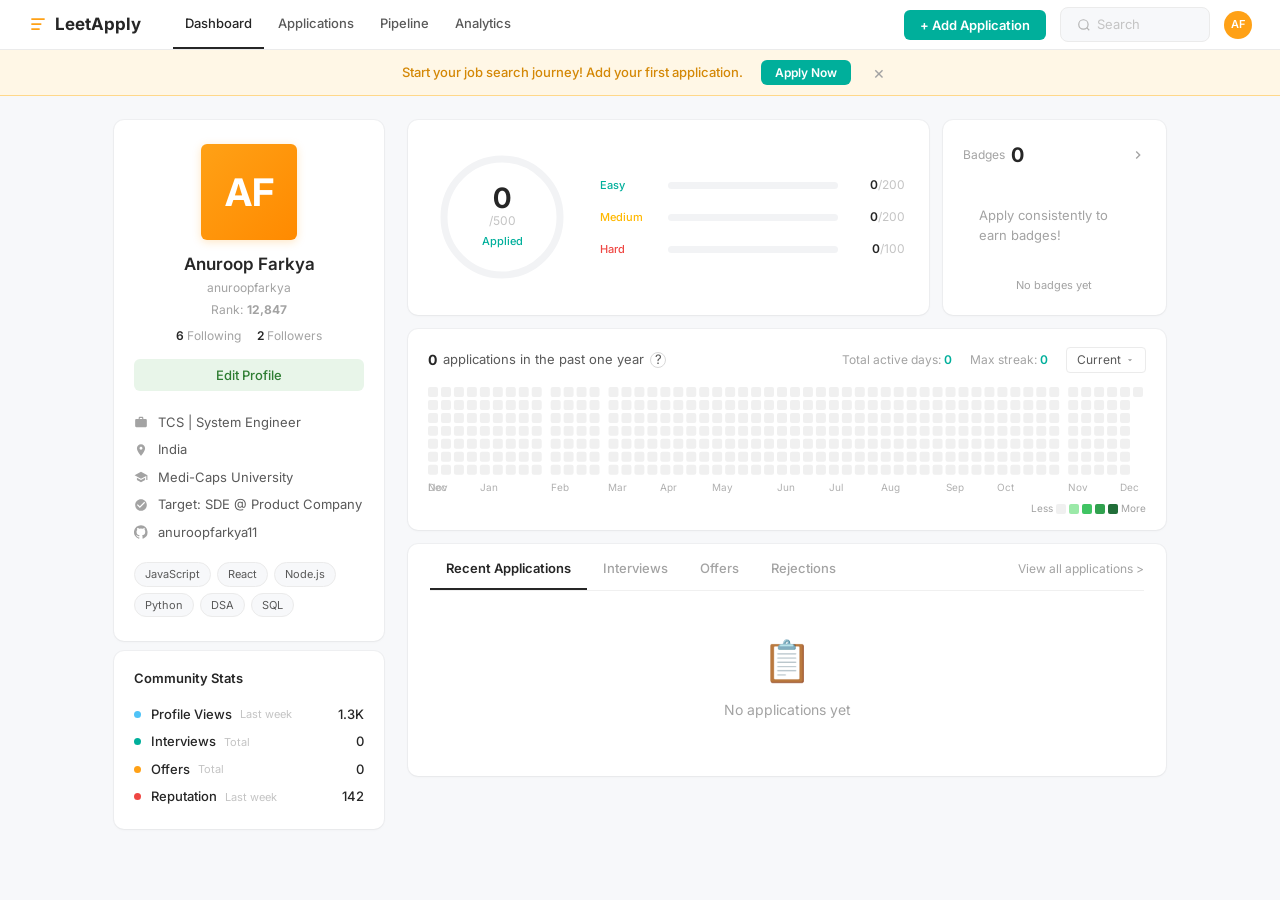
==== index.html @ ae2119cd "Initial commit: LeetApply MVP" ====
<!DOCTYPE html>
<html lang="en">
<head>
<meta charset="UTF-8">
<meta name="viewport" content="width=device-width, initial-scale=1.0">
<title>LeetApply</title>
<link rel="stylesheet" href="css/style.css">
<link rel="stylesheet" href="css/profile.css">
<link rel="stylesheet" href="css/modal.css">
</head>
<body>
<div class="tooltip" id="tooltip"></div>

<!-- Navbar -->
<nav class="navbar">
    <a href="index.html" class="navbar-logo">
        <svg width="20" height="20" viewBox="0 0 24 24" fill="#ffa116"><path d="M20 6H4V4h16v2zm-4 6H4v-2h12v2zm-2 6H4v-2h10v2z"/></svg>
        LeetApply
    </a>
    <div class="navbar-links">
        <a href="index.html" class="active">Dashboard</a>
        <a href="applications.html">Applications</a>
        <a href="#">Pipeline</a>
        <a href="#">Analytics</a>
    </div>
    <div class="navbar-right">
        <button class="navbar-add-btn" data-action="open-add-modal">+ Add Application</button>
        <div class="search-box">
            <svg width="14" height="14" viewBox="0 0 24 24" fill="none" stroke="#b3b3b3" stroke-width="2"><circle cx="11" cy="11" r="8"/><path d="m21 21-4.35-4.35"/></svg>
            <span>Search</span>
        </div>
        <div class="navbar-avatar">AF</div>
    </div>
</nav>

<!-- Streak Warning Banner -->
<div class="streak-banner" id="streak-banner" style="display:none">
    <span class="streak-fire"></span>
    <span id="streak-message"></span>
    <button class="streak-btn" data-action="open-add-modal">Apply Now</button>
    <button class="streak-dismiss" onclick="document.getElementById('streak-banner').style.display='none'">&times;</button>
</div>

<!-- Main -->
<div class="main-container">
    <!-- LEFT SIDEBAR -->
    <div class="sidebar">
        <div class="card profile-card">
            <div class="profile-header">
                <div class="profile-avatar">AF</div>
                <div class="profile-name" id="profile-name">Anuroop Farkya
                    <svg width="14" height="14" viewBox="0 0 24 24" fill="#4fc3f7"><path d="M12 2C6.48 2 2 6.48 2 12s4.48 10 10 10 10-4.48 10-10S17.52 2 12 2zm-2 15l-5-5 1.41-1.41L10 14.17l7.59-7.59L19 8l-9 9z"/></svg>
                </div>
                <div class="profile-username" id="profile-username">anuroopfarkya</div>
                <div class="profile-rank">Rank: <strong>12,847</strong></div>
                <div class="profile-follow-row">
                    <span><strong>6</strong> Following</span>
                    <span><strong>2</strong> Followers</span>
                </div>
                <button class="edit-profile-btn">Edit Profile</button>
            </div>
            <div class="profile-details">
                <div class="profile-detail"><svg viewBox="0 0 24 24"><path d="M20 7h-4V5c0-1.1-.9-2-2-2h-4c-1.1 0-2 .9-2 2v2H4c-1.1 0-2 .9-2 2v10c0 1.1.9 2 2 2h16c1.1 0 2-.9 2-2V9c0-1.1-.9-2-2-2zM10 5h4v2h-4V5z"/></svg><span id="profile-company">TCS | System Engineer</span></div>
                <div class="profile-detail"><svg viewBox="0 0 24 24"><path d="M12 2C8.13 2 5 5.13 5 9c0 5.25 7 13 7 13s7-7.75 7-13c0-3.87-3.13-7-7-7zm0 9.5c-1.38 0-2.5-1.12-2.5-2.5s1.12-2.5 2.5-2.5 2.5 1.12 2.5 2.5-1.12 2.5-2.5 2.5z"/></svg><span id="profile-location">India</span></div>
                <div class="profile-detail"><svg viewBox="0 0 24 24"><path d="M5 13.18v4L12 21l7-3.82v-4L12 17l-7-3.82zM12 3L1 9l11 6 9-4.91V17h2V9L12 3z"/></svg><span id="profile-university">Medi-Caps University</span></div>
                <div class="profile-detail"><svg viewBox="0 0 24 24"><path d="M12 2C6.48 2 2 6.48 2 12s4.48 10 10 10 10-4.48 10-10S17.52 2 12 2zm-2 15l-5-5 1.41-1.41L10 14.17l7.59-7.59L19 8l-9 9z"/></svg><span id="profile-target">Target: SDE @ Product Company</span></div>
                <div class="profile-detail"><svg viewBox="0 0 24 24"><path d="M12 .3a12 12 0 00-3.8 23.4c.6.1.8-.3.8-.6v-2c-3.3.7-4-1.6-4-1.6-.6-1.4-1.4-1.8-1.4-1.8-1-.7.1-.7.1-.7 1.2.1 1.8 1.2 1.8 1.2 1.1 1.8 2.8 1.3 3.5 1 .1-.8.4-1.3.8-1.6-2.7-.3-5.5-1.3-5.5-6 0-1.3.5-2.4 1.2-3.2-.1-.3-.5-1.5.1-3.2 0 0 1-.3 3.3 1.2a11.5 11.5 0 016 0C17 4.7 18 5 18 5c.7 1.7.2 2.9.1 3.2.8.8 1.2 1.9 1.2 3.2 0 4.7-2.8 5.7-5.5 6 .4.4.8 1.1.8 2.2v3.3c0 .3.2.7.8.6A12 12 0 0012 .3"/></svg><span id="profile-github">anuroopfarkya11</span></div>
            </div>
            <div class="profile-skills">
                <div class="skills-tags" id="profile-skills">
                    <span class="skill-tag">JavaScript</span>
                    <span class="skill-tag">React</span>
                    <span class="skill-tag">Node.js</span>
                    <span class="skill-tag">Python</span>
                    <span class="skill-tag">DSA</span>
                    <span class="skill-tag">SQL</span>
                </div>
            </div>
        </div>

        <div class="card community-stats">
            <h3>Community Stats</h3>
            <div class="stat-row"><span class="stat-dot" style="background:#4fc3f7"></span><span class="stat-label">Profile Views</span><span class="stat-sub">Last week</span><span class="stat-value">1.3K</span></div>
            <div class="stat-row"><span class="stat-dot" style="background:#00af9b"></span><span class="stat-label">Interviews</span><span class="stat-sub">Total</span><span class="stat-value" id="stat-interviews">0</span></div>
            <div class="stat-row"><span class="stat-dot" style="background:#ffa116"></span><span class="stat-label">Offers</span><span class="stat-sub">Total</span><span class="stat-value" id="stat-offers">0</span></div>
            <div class="stat-row"><span class="stat-dot" style="background:#ef4743"></span><span class="stat-label">Reputation</span><span class="stat-sub">Last week</span><span class="stat-value">142</span></div>
        </div>
    </div>

    <!-- RIGHT CONTENT -->
    <div class="content">
        <div class="top-row">
            <!-- Progress Ring -->
            <div class="card progress-card">
                <div class="ring-container">
                    <svg viewBox="0 0 140 140" width="140" height="140">
                        <circle cx="70" cy="70" r="58" fill="none" stroke="#f2f3f5" stroke-width="7"/>
                        <circle class="ring-arc" cx="70" cy="70" r="58" fill="none" stroke="#ef4743" stroke-width="7"
                            stroke-dasharray="364.4" stroke-dashoffset="364.4" transform="rotate(-90 70 70)" stroke-linecap="round"/>
                        <circle class="ring-arc" cx="70" cy="70" r="58" fill="none" stroke="#ffb800" stroke-width="7"
                            stroke-dasharray="364.4" stroke-dashoffset="364.4" transform="rotate(-90 70 70)" stroke-linecap="round"/>
                        <circle class="ring-arc" cx="70" cy="70" r="58" fill="none" stroke="#00af9b" stroke-width="7"
                            stroke-dasharray="364.4" stroke-dashoffset="364.4" transform="rotate(-90 70 70)" stroke-linecap="round"/>
                    </svg>
                    <div class="ring-center-text">
                        <div class="ring-count" id="ring-count">0</div>
                        <div class="ring-total">/500</div>
                        <div class="ring-label" id="ring-label">Applied</div>
                    </div>
                </div>
                <div class="difficulty-breakdown">
                    <div class="diff-row">
                        <span class="diff-label diff-easy">Easy</span>
                        <div class="diff-bar-wrap"><div class="diff-bar" id="bar-easy" style="width:0%;background:#00af9b"></div></div>
                        <span class="diff-count" id="count-easy">0<span class="diff-total">/200</span></span>
                    </div>
                    <div class="diff-row">
                        <span class="diff-label diff-medium">Medium</span>
                        <div class="diff-bar-wrap"><div class="diff-bar" id="bar-medium" style="width:0%;background:#ffb800"></div></div>
                        <span class="diff-count" id="count-medium">0<span class="diff-total">/200</span></span>
                    </div>
                    <div class="diff-row">
                        <span class="diff-label diff-hard">Hard</span>
                        <div class="diff-bar-wrap"><div class="diff-bar" id="bar-hard" style="width:0%;background:#ef4743"></div></div>
                        <span class="diff-count" id="count-hard">0<span class="diff-total">/100</span></span>
                    </div>
                </div>
            </div>

            <!-- Badges -->
            <div class="card badges-card">
                <div class="badges-header">
                    <span class="badges-title">Badges</span>
                    <span class="badges-count" id="badges-count">0</span>
                    <svg class="badges-arrow" width="16" height="16" viewBox="0 0 24 24" fill="#a3a3a3"><path d="M10 6L8.59 7.41 13.17 12l-4.58 4.59L10 18l6-6z"/></svg>
                </div>
                <div class="badges-grid" id="badges-grid">
                    <div style="color:var(--text-muted);font-size:13px;padding:16px;">Apply consistently to earn badges!</div>
                </div>
                <div class="badge-recent" id="badge-recent">No badges yet</div>
            </div>
        </div>

        <!-- Heatmap -->
        <div class="card heatmap-card">
            <div class="heatmap-header">
                <div class="heatmap-title">
                    <strong id="stat-total-apps">0</strong>
                    <span>applications in the past one year</span>
                    <span class="heatmap-info">?</span>
                </div>
                <div class="heatmap-stats">
                    <span>Total active days: <strong id="stat-active-days">0</strong></span>
                    <span>Max streak: <strong id="stat-max-streak">0</strong></span>
                    <span class="current-dropdown">Current <svg width="10" height="10" viewBox="0 0 24 24" fill="#999"><path d="M7 10l5 5 5-5z"/></svg></span>
                </div>
            </div>
            <div class="heatmap-container">
                <svg id="heatmap" width="760" height="112"></svg>
            </div>
            <div class="heatmap-legend">
                <span>Less</span>
                <div class="legend-box" style="background:#f0f0f0"></div>
                <div class="legend-box" style="background:#9be9a8"></div>
                <div class="legend-box" style="background:#40c463"></div>
                <div class="legend-box" style="background:#30a14e"></div>
                <div class="legend-box" style="background:#216e39"></div>
                <span>More</span>
            </div>
        </div>

        <!-- Recent Activity -->
        <div class="card activity-card">
            <div class="activity-tabs-row">
                <div class="activity-tabs">
                    <button class="activity-tab active" data-tab="applications">Recent Applications</button>
                    <button class="activity-tab" data-tab="interviews">Interviews</button>
                    <button class="activity-tab" data-tab="offers">Offers</button>
                    <button class="activity-tab" data-tab="rejections">Rejections</button>
                </div>
                <a href="applications.html" class="view-all">View all applications &gt;</a>
            </div>
            <ul class="activity-list" id="activity-list"></ul>
        </div>
    </div>
</div>

<!-- Add Application Modal -->
<div class="overlay" id="add-modal">
    <div class="modal">
        <div class="modal-header">
            <h2>Add Application</h2>
            <button class="modal-close">&times;</button>
        </div>
        <form class="modal-form" id="add-app-form">
            <div class="form-group">
                <label>Company <span class="required">*</span></label>
                <input type="text" name="company" class="form-input" placeholder="e.g. Google" required>
            </div>
            <div class="form-group">
                <label>Role / Position <span class="required">*</span></label>
                <input type="text" name="role" class="form-input" placeholder="e.g. SDE-2, Backend">
            </div>
            <div class="form-group">
                <label>Difficulty</label>
                <div class="diff-radio-group">
                    <div class="diff-radio">
                        <input type="radio" name="difficulty" value="easy" id="diff-easy">
                        <label for="diff-easy" class="label-easy">Easy</label>
                    </div>
                    <div class="diff-radio">
                        <input type="radio" name="difficulty" value="medium" id="diff-medium" checked>
                        <label for="diff-medium" class="label-medium">Medium</label>
                    </div>
                    <div class="diff-radio">
                        <input type="radio" name="difficulty" value="hard" id="diff-hard">
                        <label for="diff-hard" class="label-hard">Hard</label>
                    </div>
                </div>
            </div>
            <div class="form-row">
                <div class="form-group">
                    <label>Platform</label>
                    <select name="platform" class="form-input">
                        <option value="linkedin">LinkedIn</option>
                        <option value="naukri">Naukri</option>
                        <option value="indeed">Indeed</option>
                        <option value="internshala">Internshala</option>
                        <option value="wellfound">Wellfound</option>
                        <option value="direct">Direct / Career Page</option>
                        <option value="referral">Referral</option>
                        <option value="other">Other</option>
                    </select>
                </div>
                <div class="form-group">
                    <label>Date Applied</label>
                    <input type="date" name="dateApplied" class="form-input">
                </div>
            </div>
            <div class="form-group">
                <label>Job Link</label>
                <input type="url" name="link" class="form-input" placeholder="https://...">
            </div>
            <div class="form-group">
                <label>Notes</label>
                <textarea name="notes" class="form-input" placeholder="Any notes about this application..."></textarea>
            </div>
            <button type="submit" class="form-submit">Add Application</button>
        </form>
    </div>
</div>

<script src="js/store.js"></script>
<script src="js/modal.js"></script>
<script src="js/profile.js"></script>
<script>
// Set default date to today
document.querySelector('input[name="dateApplied"]').value = new Date().toISOString().split('T')[0];
</script>
</body>
</html>
---- css/style.css ----
@import url('https://fonts.googleapis.com/css2?family=Inter:wght@400;500;600;700&display=swap');

/* ── CSS Variables ── */
:root {
    --bg: #f7f8fa;
    --card: #fff;
    --card-shadow: 0 1px 3px rgba(0,0,0,0.04), 0 0 0 1px rgba(0,0,0,0.03);
    --card-radius: 10px;
    --text-primary: #262626;
    --text-secondary: #595959;
    --text-muted: #a3a3a3;
    --text-light: #c4c4c4;
    --border: #ebebeb;
    --hover-bg: #fafbfc;
    --subtle-bg: #f7f8fa;
    --easy: #00af9b;
    --medium: #ffb800;
    --hard: #ef4743;
    --accent: #ffa116;
    --ring-bg: #f2f3f5;
    --status-applied-bg: #e8f4fd; --status-applied: #1890ff;
    --status-screening-bg: #f3e8ff; --status-screening: #722ed1;
    --status-interview-bg: #fff7e6; --status-interview: #d48806;
    --status-offer-bg: #e6fffb; --status-offer: #08979c;
    --status-rejected-bg: #fff1f0; --status-rejected: #f5222d;
    --heatmap-0: #ebedf0;
    --heatmap-1: #9be9a8;
    --heatmap-2: #40c463;
    --heatmap-3: #30a14e;
    --heatmap-4: #216e39;
}

/* ── Reset ── */
*, *::before, *::after { margin: 0; padding: 0; box-sizing: border-box; }

body {
    font-family: 'Inter', -apple-system, BlinkMacSystemFont, 'Segoe UI', sans-serif;
    background: var(--bg);
    color: var(--text-primary);
    min-height: 100vh;
    -webkit-font-smoothing: antialiased;
    -moz-osx-font-smoothing: grayscale;
    font-size: 14px;
    line-height: 1.5;
}

a { color: inherit; text-decoration: none; }
button { font-family: inherit; cursor: pointer; }
ul { list-style: none; }

/* ── Navbar ── */
.navbar {
    background: var(--card);
    border-bottom: 1px solid var(--border);
    padding: 0 28px;
    height: 50px;
    display: flex;
    align-items: center;
    gap: 28px;
    position: sticky;
    top: 0;
    z-index: 50;
}
.navbar-logo {
    font-size: 17px;
    font-weight: 700;
    color: var(--text-primary);
    display: flex;
    align-items: center;
    gap: 7px;
    margin-right: 4px;
    white-space: nowrap;
}
.navbar-logo svg { flex-shrink: 0; }
.navbar-links {
    display: flex;
    gap: 2px;
    flex: 1;
}
.navbar-links a {
    color: var(--text-secondary);
    font-size: 13px;
    font-weight: 500;
    padding: 14px 12px;
    border-bottom: 2px solid transparent;
    transition: color 0.15s, border-color 0.15s;
}
.navbar-links a:hover { color: var(--text-primary); }
.navbar-links a.active {
    color: var(--text-primary);
    border-bottom-color: var(--text-primary);
}
.navbar-right {
    display: flex;
    align-items: center;
    gap: 14px;
}
.search-box {
    display: flex;
    align-items: center;
    gap: 6px;
    background: var(--subtle-bg);
    border: 1px solid var(--border);
    border-radius: 8px;
    padding: 7px 16px;
    font-size: 13px;
    color: var(--text-light);
    cursor: pointer;
    min-width: 150px;
}
.navbar-avatar {
    width: 28px;
    height: 28px;
    border-radius: 50%;
    background: var(--accent);
    color: #fff;
    font-size: 11px;
    font-weight: 600;
    display: flex;
    align-items: center;
    justify-content: center;
}
.navbar-add-btn {
    background: var(--easy);
    color: #fff;
    border: none;
    padding: 7px 16px;
    border-radius: 6px;
    font-size: 13px;
    font-weight: 600;
    display: flex;
    align-items: center;
    gap: 5px;
    transition: background 0.15s;
    white-space: nowrap;
}
.navbar-add-btn:hover { background: #009688; }

/* ── Main Layout ── */
.main-container {
    max-width: 1100px;
    margin: 24px auto;
    padding: 0 24px;
    display: grid;
    grid-template-columns: 270px 1fr;
    gap: 24px;
    align-items: start;
}

/* Single column layout for applications page */
.main-container.single-col {
    grid-template-columns: 1fr;
    max-width: 960px;
}

/* ── Card base ── */
.card {
    background: var(--card);
    border-radius: var(--card-radius);
    box-shadow: var(--card-shadow);
}

/* ── Status badges ── */
.status-badge {
    font-size: 11px;
    padding: 2px 10px;
    border-radius: 10px;
    font-weight: 500;
    white-space: nowrap;
}
.status-applied { background: var(--status-applied-bg); color: var(--status-applied); }
.status-screening { background: var(--status-screening-bg); color: var(--status-screening); }
.status-interview { background: var(--status-interview-bg); color: var(--status-interview); }
.status-offer { background: var(--status-offer-bg); color: var(--status-offer); }
.status-rejected { background: var(--status-rejected-bg); color: var(--status-rejected); }

/* ── Difficulty tags ── */
.diff-tag { font-size: 11px; font-weight: 500; }
.diff-tag.easy { color: var(--easy); }
.diff-tag.medium { color: var(--medium); }
.diff-tag.hard { color: var(--hard); }

/* ── Tooltip ── */
.tooltip {
    position: fixed;
    background: var(--text-primary);
    color: #fff;
    padding: 6px 12px;
    border-radius: 6px;
    font-size: 12px;
    pointer-events: none;
    opacity: 0;
    transition: opacity 0.15s;
    z-index: 100;
    white-space: nowrap;
    box-shadow: 0 4px 12px rgba(0,0,0,0.15);
}

/* ── Overlay ── */
.overlay {
    position: fixed;
    inset: 0;
    background: rgba(0,0,0,0.4);
    z-index: 100;
    display: none;
    align-items: center;
    justify-content: center;
}
.overlay.active { display: flex; }

/* ── Streak Warning Banner ── */
.streak-banner {
    background: #fff7e6;
    border-bottom: 1px solid #ffd88a;
    padding: 10px 28px;
    display: flex;
    align-items: center;
    justify-content: center;
    gap: 10px;
    font-size: 13px;
    font-weight: 500;
    color: #d48806;
}
.streak-banner.danger {
    background: #fff1f0;
    border-bottom-color: #ffa39e;
    color: #f5222d;
}
.streak-banner .streak-fire { font-size: 16px; }
.streak-banner .streak-btn {
    background: var(--easy); color: #fff; border: none;
    padding: 5px 14px; border-radius: 6px; font-size: 12px;
    font-weight: 600; margin-left: 8px;
}
.streak-banner .streak-btn:hover { background: #009688; }
.streak-banner .streak-dismiss {
    background: none; border: none; color: var(--text-muted);
    font-size: 18px; margin-left: 8px; padding: 0 4px;
}

/* ── Stats Cards Row ── */
.stats-cards {
    display: grid;
    grid-template-columns: repeat(4, 1fr);
    gap: 12px;
    margin-bottom: 16px;
}
.stat-card {
    background: var(--card);
    border-radius: var(--card-radius);
    box-shadow: var(--card-shadow);
    padding: 16px 20px;
}
.stat-card-label {
    font-size: 12px; color: var(--text-muted); font-weight: 500;
    margin-bottom: 4px;
}
.stat-card-value {
    font-size: 24px; font-weight: 700; color: var(--text-primary);
}
.stat-card-sub {
    font-size: 11px; color: var(--text-muted); margin-top: 2px;
}
.stat-card-value.green { color: var(--easy); }
.stat-card-value.orange { color: var(--accent); }
.stat-card-value.blue { color: var(--status-applied); }
.stat-card-value.purple { color: var(--status-screening); }

/* ── Edit Modal (wider) ── */
.modal.modal-wide { width: 560px; }
.modal-tabs {
    display: flex; border-bottom: 1px solid #f0f0f0;
    padding: 0 24px;
}
.modal-tab {
    padding: 10px 14px; font-size: 13px; color: var(--text-muted);
    border: none; background: none; font-weight: 500;
    border-bottom: 2px solid transparent;
}
.modal-tab.active { color: var(--text-primary); border-bottom-color: var(--text-primary); }
.modal-tab-content { display: none; }
.modal-tab-content.active { display: block; }

/* ── Interview Rounds ── */
.rounds-list { display: flex; flex-direction: column; gap: 12px; }
.round-card {
    background: var(--subtle-bg); border-radius: 8px; padding: 14px;
    border: 1px solid var(--border);
}
.round-header {
    display: flex; justify-content: space-between; align-items: center;
    margin-bottom: 8px;
}
.round-title { font-size: 13px; font-weight: 600; }
.round-outcome {
    font-size: 11px; padding: 2px 8px; border-radius: 10px; font-weight: 500;
}
.round-notes { font-size: 12px; color: var(--text-secondary); line-height: 1.5; }
.add-round-btn {
    width: 100%; padding: 10px; margin-top: 8px;
    background: none; border: 1.5px dashed var(--border);
    border-radius: 8px; color: var(--text-muted); font-size: 13px;
    font-weight: 500; transition: all 0.15s;
}
.add-round-btn:hover { border-color: var(--easy); color: var(--easy); }

.round-form { display: flex; flex-direction: column; gap: 10px; margin-top: 10px; }
.round-form .form-row-3 { display: grid; grid-template-columns: 1fr 1fr 1fr; gap: 8px; }
.round-form .form-input { font-size: 12px; padding: 7px 10px; }
---- css/profile.css ----
/* ── Sidebar ── */
.sidebar { display: flex; flex-direction: column; gap: 10px; }

/* ── Profile Card ── */
.profile-card { padding: 24px 20px; }
.profile-header { text-align: center; }
.profile-avatar {
    width: 96px; height: 96px; border-radius: 6px;
    background: linear-gradient(135deg, #ffa116, #ff8a00);
    display: flex; align-items: center; justify-content: center;
    font-size: 38px; font-weight: 700; color: #fff;
    margin: 0 auto 12px;
    box-shadow: 0 2px 8px rgba(255,161,22,0.25);
}
.profile-name {
    font-size: 17px; font-weight: 600;
    display: flex; align-items: center; justify-content: center; gap: 5px;
}
.profile-username { font-size: 12px; color: var(--text-muted); margin-top: 1px; }
.profile-rank {
    font-size: 12px; color: var(--text-muted); margin-top: 4px;
    display: flex; align-items: center; justify-content: center; gap: 4px;
}
.profile-follow-row {
    display: flex; justify-content: center; gap: 16px;
    margin-top: 8px; font-size: 12px; color: var(--text-muted);
}
.profile-follow-row strong { color: var(--text-primary); font-weight: 600; }
.edit-profile-btn {
    display: block; width: 100%; margin-top: 14px; padding: 8px;
    background: #e8f5e9; color: #2e7d32; border: none; border-radius: 6px;
    font-size: 13px; font-weight: 500; transition: background 0.15s;
}
.edit-profile-btn:hover { background: #c8e6c9; }

.profile-details { margin-top: 18px; }
.profile-detail {
    display: flex; align-items: center; gap: 10px;
    padding: 4px 0; font-size: 13px; color: var(--text-secondary);
}
.profile-detail svg { width: 14px; height: 14px; fill: var(--text-muted); flex-shrink: 0; }

.profile-skills { margin-top: 16px; }
.skills-tags { display: flex; flex-wrap: wrap; gap: 6px; }
.skill-tag {
    background: var(--subtle-bg); color: var(--text-secondary);
    padding: 3px 10px; border-radius: 14px; font-size: 11px;
    border: 1px solid var(--border);
}

/* ── Community Stats ── */
.community-stats { padding: 18px 20px; }
.community-stats h3 { font-size: 13px; font-weight: 600; margin-bottom: 12px; }
.stat-row {
    display: flex; align-items: center; gap: 10px;
    padding: 4px 0; font-size: 13px;
}
.stat-dot { width: 7px; height: 7px; border-radius: 50%; flex-shrink: 0; }
.stat-label { font-weight: 500; }
.stat-sub { color: var(--text-light); font-size: 11px; flex: 1; margin-left: -2px; }
.stat-value { font-weight: 500; }

/* ── Right Content ── */
.content { display: flex; flex-direction: column; gap: 14px; }
.top-row { display: grid; grid-template-columns: 1.4fr 0.6fr; gap: 14px; }

/* ── Progress Card ── */
.progress-card {
    padding: 24px;
    display: flex; align-items: center; gap: 28px;
}
.ring-container { position: relative; width: 140px; height: 140px; flex-shrink: 0; }
.ring-center-text {
    position: absolute; top: 50%; left: 50%;
    transform: translate(-50%, -50%); text-align: center;
}
.ring-count { font-size: 28px; font-weight: 700; line-height: 1; }
.ring-total { font-size: 12px; color: var(--text-light); }
.ring-label { font-size: 11px; color: var(--easy); margin-top: 3px; font-weight: 500; }
.ring-sub { font-size: 11px; color: var(--text-muted); margin-top: 2px; }

.difficulty-breakdown { flex: 1; display: flex; flex-direction: column; gap: 14px; }
.diff-row { display: flex; align-items: center; gap: 12px; }
.diff-row .diff-label { font-size: 11px; font-weight: 500; min-width: 56px; }
.diff-row .diff-easy { color: var(--easy); }
.diff-row .diff-medium { color: var(--medium); }
.diff-row .diff-hard { color: var(--hard); }
.diff-bar-wrap {
    flex: 1; height: 7px; background: var(--ring-bg); border-radius: 4px; overflow: hidden;
}
.diff-bar { height: 100%; border-radius: 4px; transition: width 0.4s ease; }
.diff-count { font-size: 12px; font-weight: 600; min-width: 55px; text-align: right; }
.diff-count .diff-total { color: var(--text-light); font-weight: 400; }

/* ── Badges ── */
.badges-card { padding: 20px; display: flex; flex-direction: column; }
.badges-header { display: flex; align-items: center; gap: 6px; margin-bottom: 20px; }
.badges-title { font-size: 12px; color: var(--text-muted); }
.badges-count { font-size: 20px; font-weight: 700; }
.badges-arrow { margin-left: auto; cursor: pointer; }
.badges-grid { display: flex; gap: 10px; justify-content: center; }
.badge-icon {
    width: 56px; height: 56px; border-radius: 8px;
    background: var(--subtle-bg); display: flex; align-items: center;
    justify-content: center; font-size: 28px;
}
.badge-recent {
    font-size: 11px; color: var(--text-muted); margin-top: auto; padding-top: 16px;
    text-align: center; line-height: 1.6;
}
.badge-recent strong { color: var(--text-primary); display: block; font-size: 12px; }

/* ── Heatmap ── */
.heatmap-card { padding: 18px 20px 14px; }
.heatmap-header {
    display: flex; justify-content: space-between; align-items: center;
    margin-bottom: 12px; flex-wrap: wrap; gap: 8px;
}
.heatmap-title {
    font-size: 14px; color: var(--text-primary); font-weight: 700;
    display: flex; align-items: center; gap: 6px;
}
.heatmap-title span { font-weight: 400; color: var(--text-secondary); font-size: 13px; }
.heatmap-info {
    width: 16px; height: 16px; border-radius: 50%;
    border: 1.5px solid #d9d9d9; display: inline-flex;
    align-items: center; justify-content: center;
    font-size: 10px; color: #bbb; cursor: help;
    font-weight: 600;
}
.heatmap-stats { display: flex; gap: 18px; font-size: 12px; color: var(--text-muted); align-items: center; }
.heatmap-stats strong { color: var(--easy); font-weight: 600; }
.current-dropdown {
    background: var(--card); padding: 3px 10px; border-radius: 4px;
    font-size: 12px; color: var(--text-secondary); cursor: pointer;
    border: 1px solid var(--border);
    display: inline-flex; align-items: center; gap: 4px;
}
.heatmap-container {
    overflow-x: auto;
}
.heatmap-container svg { display: block; width: 100%; }
.heatmap-legend {
    display: flex; align-items: center; justify-content: flex-end;
    gap: 3px; margin-top: 6px; font-size: 10px; color: var(--text-muted);
}
.heatmap-legend .legend-box { width: 10px; height: 10px; border-radius: 2px; }

/* ── Recent Activity ── */
.activity-card { padding: 4px 22px 16px; }
.activity-tabs-row {
    display: flex; justify-content: space-between; align-items: center;
    border-bottom: 1px solid #f0f0f0;
}
.activity-tabs { display: flex; }
.activity-tab {
    padding: 12px 16px; font-size: 13px; color: var(--text-muted); font-weight: 500;
    border: none; background: none;
    border-bottom: 2px solid transparent; transition: all 0.15s;
}
.activity-tab:hover { color: var(--text-secondary); }
.activity-tab.active { color: var(--text-primary); font-weight: 600; border-bottom-color: var(--text-primary); }
.view-all { font-size: 12px; color: var(--text-muted); }
.view-all:hover { color: var(--text-secondary); }

.activity-list {}
.activity-item {
    display: flex; align-items: center; justify-content: space-between;
    padding: 12px 2px;
    border-bottom: 1px solid #f7f8fa;
    transition: background 0.1s;
}
.activity-item:hover { background: var(--hover-bg); }
.activity-item:last-child { border-bottom: none; }
.activity-info { flex: 1; }
.activity-company { font-size: 14px; font-weight: 500; }
.activity-role { font-size: 12px; color: var(--text-muted); margin-top: 1px; }
.activity-date { font-size: 12px; color: var(--text-light); min-width: 36px; text-align: right; }
.activity-status { margin-left: 12px; }

/* ── Empty state ── */
.empty-state {
    text-align: center; padding: 40px 20px; color: var(--text-muted);
}
.empty-state p { font-size: 14px; margin-top: 8px; }
.empty-state .empty-icon { font-size: 40px; margin-bottom: 8px; }
---- css/modal.css ----
/* ── Add Application Modal ── */
.modal {
    background: var(--card);
    border-radius: 12px;
    width: 480px;
    max-width: 95vw;
    max-height: 90vh;
    overflow-y: auto;
    box-shadow: 0 20px 60px rgba(0,0,0,0.15);
}
.modal-header {
    display: flex; align-items: center; justify-content: space-between;
    padding: 20px 24px 0;
}
.modal-header h2 { font-size: 17px; font-weight: 600; }
.modal-close {
    width: 32px; height: 32px; border-radius: 6px;
    border: none; background: var(--subtle-bg);
    font-size: 18px; color: var(--text-muted);
    display: flex; align-items: center; justify-content: center;
    transition: background 0.15s;
}
.modal-close:hover { background: #eee; }

.modal-form { padding: 20px 24px 24px; }
.form-group { margin-bottom: 16px; }
.form-group label {
    display: block; font-size: 12px; font-weight: 500;
    color: var(--text-secondary); margin-bottom: 6px;
}
.form-group label .required { color: var(--hard); }
.form-input {
    width: 100%; padding: 9px 12px; border: 1px solid var(--border);
    border-radius: 6px; font-size: 13px; font-family: inherit;
    color: var(--text-primary); background: #fff;
    transition: border-color 0.15s;
}
.form-input:focus {
    outline: none; border-color: var(--easy);
    box-shadow: 0 0 0 3px rgba(0,175,155,0.08);
}
.form-input::placeholder { color: var(--text-light); }

textarea.form-input { resize: vertical; min-height: 70px; }

select.form-input {
    appearance: none;
    background-image: url("data:image/svg+xml,%3Csvg xmlns='http://www.w3.org/2000/svg' width='10' height='10' viewBox='0 0 24 24' fill='%23999'%3E%3Cpath d='M7 10l5 5 5-5z'/%3E%3C/svg%3E");
    background-repeat: no-repeat;
    background-position: right 12px center;
    padding-right: 32px;
}

/* Difficulty radio group */
.diff-radio-group { display: flex; gap: 8px; }
.diff-radio {
    flex: 1; position: relative;
}
.diff-radio input { position: absolute; opacity: 0; pointer-events: none; }
.diff-radio label {
    display: block; text-align: center; padding: 8px 12px;
    border: 1.5px solid var(--border); border-radius: 8px;
    font-size: 13px; font-weight: 500; cursor: pointer;
    transition: all 0.15s; margin-bottom: 0;
}
.diff-radio label:hover { border-color: #ccc; }
.diff-radio input:checked + label.label-easy {
    border-color: var(--easy); background: #e6f9f5; color: var(--easy);
}
.diff-radio input:checked + label.label-medium {
    border-color: var(--medium); background: #fff8e1; color: #c49000;
}
.diff-radio input:checked + label.label-hard {
    border-color: var(--hard); background: #ffeaea; color: var(--hard);
}

/* Form row (2 columns) */
.form-row { display: grid; grid-template-columns: 1fr 1fr; gap: 12px; }

/* Submit button */
.form-submit {
    width: 100%; padding: 10px; margin-top: 4px;
    background: var(--easy); color: #fff; border: none;
    border-radius: 8px; font-size: 14px; font-weight: 600;
    transition: background 0.15s;
}
.form-submit:hover { background: #009688; }
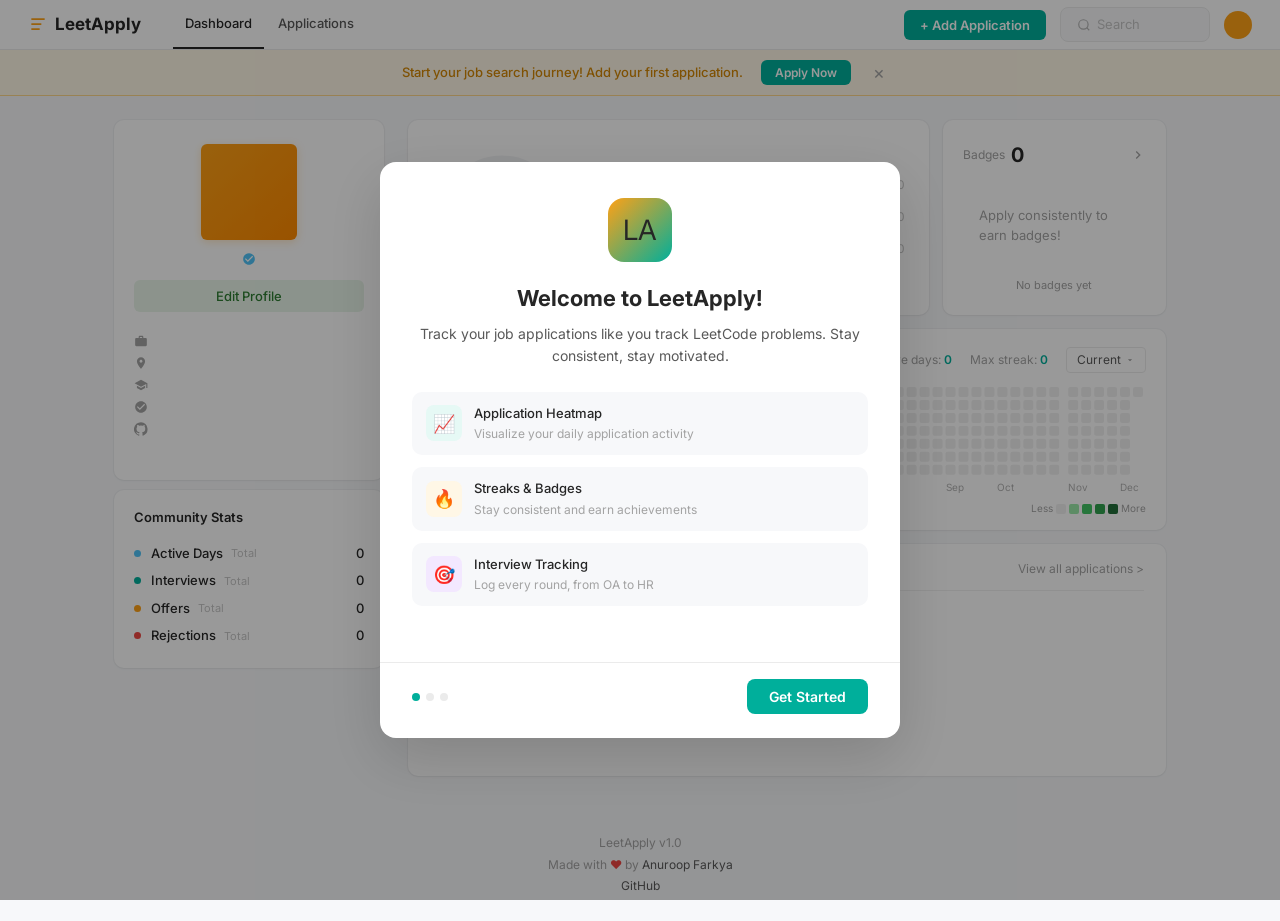
==== commit 4f5c03bc: "Add onboarding flow for first-time users - 3-step wizard: welcome intro, personal details, goals & s" ====
--- a/index.html
+++ b/index.html
@@ -20,8 +20,6 @@
     <div class="navbar-links">
         <a href="index.html" class="active">Dashboard</a>
         <a href="applications.html">Applications</a>
-        <a href="#">Pipeline</a>
-        <a href="#">Analytics</a>
     </div>
     <div class="navbar-right">
         <button class="navbar-add-btn" data-action="open-add-modal">+ Add Application</button>
@@ -29,7 +27,7 @@
             <svg width="14" height="14" viewBox="0 0 24 24" fill="none" stroke="#b3b3b3" stroke-width="2"><circle cx="11" cy="11" r="8"/><path d="m21 21-4.35-4.35"/></svg>
             <span>Search</span>
         </div>
-        <div class="navbar-avatar">AF</div>
+        <div class="navbar-avatar"></div>
     </div>
 </nav>
 
@@ -47,43 +45,31 @@
     <div class="sidebar">
         <div class="card profile-card">
             <div class="profile-header">
-                <div class="profile-avatar">AF</div>
-                <div class="profile-name" id="profile-name">Anuroop Farkya
+                <div class="profile-avatar"></div>
+                <div class="profile-name" id="profile-name">
                     <svg width="14" height="14" viewBox="0 0 24 24" fill="#4fc3f7"><path d="M12 2C6.48 2 2 6.48 2 12s4.48 10 10 10 10-4.48 10-10S17.52 2 12 2zm-2 15l-5-5 1.41-1.41L10 14.17l7.59-7.59L19 8l-9 9z"/></svg>
                 </div>
-                <div class="profile-username" id="profile-username">anuroopfarkya</div>
-                <div class="profile-rank">Rank: <strong>12,847</strong></div>
-                <div class="profile-follow-row">
-                    <span><strong>6</strong> Following</span>
-                    <span><strong>2</strong> Followers</span>
-                </div>
+                <div class="profile-username" id="profile-username"></div>
                 <button class="edit-profile-btn">Edit Profile</button>
             </div>
             <div class="profile-details">
-                <div class="profile-detail"><svg viewBox="0 0 24 24"><path d="M20 7h-4V5c0-1.1-.9-2-2-2h-4c-1.1 0-2 .9-2 2v2H4c-1.1 0-2 .9-2 2v10c0 1.1.9 2 2 2h16c1.1 0 2-.9 2-2V9c0-1.1-.9-2-2-2zM10 5h4v2h-4V5z"/></svg><span id="profile-company">TCS | System Engineer</span></div>
-                <div class="profile-detail"><svg viewBox="0 0 24 24"><path d="M12 2C8.13 2 5 5.13 5 9c0 5.25 7 13 7 13s7-7.75 7-13c0-3.87-3.13-7-7-7zm0 9.5c-1.38 0-2.5-1.12-2.5-2.5s1.12-2.5 2.5-2.5 2.5 1.12 2.5 2.5-1.12 2.5-2.5 2.5z"/></svg><span id="profile-location">India</span></div>
-                <div class="profile-detail"><svg viewBox="0 0 24 24"><path d="M5 13.18v4L12 21l7-3.82v-4L12 17l-7-3.82zM12 3L1 9l11 6 9-4.91V17h2V9L12 3z"/></svg><span id="profile-university">Medi-Caps University</span></div>
-                <div class="profile-detail"><svg viewBox="0 0 24 24"><path d="M12 2C6.48 2 2 6.48 2 12s4.48 10 10 10 10-4.48 10-10S17.52 2 12 2zm-2 15l-5-5 1.41-1.41L10 14.17l7.59-7.59L19 8l-9 9z"/></svg><span id="profile-target">Target: SDE @ Product Company</span></div>
-                <div class="profile-detail"><svg viewBox="0 0 24 24"><path d="M12 .3a12 12 0 00-3.8 23.4c.6.1.8-.3.8-.6v-2c-3.3.7-4-1.6-4-1.6-.6-1.4-1.4-1.8-1.4-1.8-1-.7.1-.7.1-.7 1.2.1 1.8 1.2 1.8 1.2 1.1 1.8 2.8 1.3 3.5 1 .1-.8.4-1.3.8-1.6-2.7-.3-5.5-1.3-5.5-6 0-1.3.5-2.4 1.2-3.2-.1-.3-.5-1.5.1-3.2 0 0 1-.3 3.3 1.2a11.5 11.5 0 016 0C17 4.7 18 5 18 5c.7 1.7.2 2.9.1 3.2.8.8 1.2 1.9 1.2 3.2 0 4.7-2.8 5.7-5.5 6 .4.4.8 1.1.8 2.2v3.3c0 .3.2.7.8.6A12 12 0 0012 .3"/></svg><span id="profile-github">anuroopfarkya11</span></div>
+                <div class="profile-detail"><svg viewBox="0 0 24 24"><path d="M20 7h-4V5c0-1.1-.9-2-2-2h-4c-1.1 0-2 .9-2 2v2H4c-1.1 0-2 .9-2 2v10c0 1.1.9 2 2 2h16c1.1 0 2-.9 2-2V9c0-1.1-.9-2-2-2zM10 5h4v2h-4V5z"/></svg><span id="profile-company"></span></div>
+                <div class="profile-detail"><svg viewBox="0 0 24 24"><path d="M12 2C8.13 2 5 5.13 5 9c0 5.25 7 13 7 13s7-7.75 7-13c0-3.87-3.13-7-7-7zm0 9.5c-1.38 0-2.5-1.12-2.5-2.5s1.12-2.5 2.5-2.5 2.5 1.12 2.5 2.5-1.12 2.5-2.5 2.5z"/></svg><span id="profile-location"></span></div>
+                <div class="profile-detail"><svg viewBox="0 0 24 24"><path d="M5 13.18v4L12 21l7-3.82v-4L12 17l-7-3.82zM12 3L1 9l11 6 9-4.91V17h2V9L12 3z"/></svg><span id="profile-university"></span></div>
+                <div class="profile-detail"><svg viewBox="0 0 24 24"><path d="M12 2C6.48 2 2 6.48 2 12s4.48 10 10 10 10-4.48 10-10S17.52 2 12 2zm-2 15l-5-5 1.41-1.41L10 14.17l7.59-7.59L19 8l-9 9z"/></svg><span id="profile-target"></span></div>
+                <div class="profile-detail"><svg viewBox="0 0 24 24"><path d="M12 .3a12 12 0 00-3.8 23.4c.6.1.8-.3.8-.6v-2c-3.3.7-4-1.6-4-1.6-.6-1.4-1.4-1.8-1.4-1.8-1-.7.1-.7.1-.7 1.2.1 1.8 1.2 1.8 1.2 1.1 1.8 2.8 1.3 3.5 1 .1-.8.4-1.3.8-1.6-2.7-.3-5.5-1.3-5.5-6 0-1.3.5-2.4 1.2-3.2-.1-.3-.5-1.5.1-3.2 0 0 1-.3 3.3 1.2a11.5 11.5 0 016 0C17 4.7 18 5 18 5c.7 1.7.2 2.9.1 3.2.8.8 1.2 1.9 1.2 3.2 0 4.7-2.8 5.7-5.5 6 .4.4.8 1.1.8 2.2v3.3c0 .3.2.7.8.6A12 12 0 0012 .3"/></svg><span id="profile-github"></span></div>
             </div>
             <div class="profile-skills">
-                <div class="skills-tags" id="profile-skills">
-                    <span class="skill-tag">JavaScript</span>
-                    <span class="skill-tag">React</span>
-                    <span class="skill-tag">Node.js</span>
-                    <span class="skill-tag">Python</span>
-                    <span class="skill-tag">DSA</span>
-                    <span class="skill-tag">SQL</span>
-                </div>
+                <div class="skills-tags" id="profile-skills"></div>
             </div>
         </div>
 
         <div class="card community-stats">
             <h3>Community Stats</h3>
-            <div class="stat-row"><span class="stat-dot" style="background:#4fc3f7"></span><span class="stat-label">Profile Views</span><span class="stat-sub">Last week</span><span class="stat-value">1.3K</span></div>
+            <div class="stat-row"><span class="stat-dot" style="background:#4fc3f7"></span><span class="stat-label">Active Days</span><span class="stat-sub">Total</span><span class="stat-value" id="stat-community-active">0</span></div>
             <div class="stat-row"><span class="stat-dot" style="background:#00af9b"></span><span class="stat-label">Interviews</span><span class="stat-sub">Total</span><span class="stat-value" id="stat-interviews">0</span></div>
             <div class="stat-row"><span class="stat-dot" style="background:#ffa116"></span><span class="stat-label">Offers</span><span class="stat-sub">Total</span><span class="stat-value" id="stat-offers">0</span></div>
-            <div class="stat-row"><span class="stat-dot" style="background:#ef4743"></span><span class="stat-label">Reputation</span><span class="stat-sub">Last week</span><span class="stat-value">142</span></div>
+            <div class="stat-row"><span class="stat-dot" style="background:#ef4743"></span><span class="stat-label">Rejections</span><span class="stat-sub">Total</span><span class="stat-value" id="stat-rejections">0</span></div>
         </div>
     </div>
 
@@ -250,7 +236,130 @@
     </div>
 </div>
 
+<footer class="site-footer">
+    <div>LeetApply v1.0</div>
+    <div>Made with <span class="footer-heart">&hearts;</span> by <a href="https://github.com/AnuroopFarkya11" target="_blank">Anuroop Farkya</a></div>
+    <div><a href="https://github.com/AnuroopFarkya11/leetapply" target="_blank">GitHub</a></div>
+</footer>
+
+<!-- Onboarding -->
+<div class="overlay" id="onboarding-overlay">
+    <div class="onboarding-modal">
+        <!-- Step 1: Welcome -->
+        <div class="onboarding-step" data-step="1">
+            <div class="ob-welcome-icon">LA</div>
+            <div class="ob-title">Welcome to LeetApply!</div>
+            <div class="ob-subtitle">Track your job applications like you track LeetCode problems. Stay consistent, stay motivated.</div>
+            <div class="ob-features">
+                <div class="ob-feature">
+                    <div class="ob-feature-icon" style="background:#e6f9f5">&#x1F4C8;</div>
+                    <div class="ob-feature-text">Application Heatmap<span>Visualize your daily application activity</span></div>
+                </div>
+                <div class="ob-feature">
+                    <div class="ob-feature-icon" style="background:#fff7e6">&#x1F525;</div>
+                    <div class="ob-feature-text">Streaks &amp; Badges<span>Stay consistent and earn achievements</span></div>
+                </div>
+                <div class="ob-feature">
+                    <div class="ob-feature-icon" style="background:#f3e8ff">&#x1F3AF;</div>
+                    <div class="ob-feature-text">Interview Tracking<span>Log every round, from OA to HR</span></div>
+                </div>
+            </div>
+        </div>
+
+        <!-- Step 2: Your Details -->
+        <div class="onboarding-step" data-step="2">
+            <div class="ob-step-header">Tell us about yourself</div>
+            <div class="ob-step-sub">This info shows on your profile dashboard</div>
+            <div class="modal-form" style="padding:0">
+                <div class="form-row">
+                    <div class="form-group">
+                        <label>Full Name <span class="required">*</span></label>
+                        <input type="text" id="ob-name" class="form-input" placeholder="e.g. Rahul Sharma">
+                    </div>
+                    <div class="form-group">
+                        <label>Username</label>
+                        <input type="text" id="ob-username" class="form-input" placeholder="e.g. rahulsharma">
+                    </div>
+                </div>
+                <div class="form-row">
+                    <div class="form-group">
+                        <label>Company</label>
+                        <input type="text" id="ob-company" class="form-input" placeholder="e.g. TCS">
+                    </div>
+                    <div class="form-group">
+                        <label>Current Role</label>
+                        <input type="text" id="ob-role" class="form-input" placeholder="e.g. Software Engineer">
+                    </div>
+                </div>
+                <div class="form-row">
+                    <div class="form-group">
+                        <label>Location</label>
+                        <input type="text" id="ob-location" class="form-input" placeholder="e.g. Bangalore, India">
+                    </div>
+                    <div class="form-group">
+                        <label>University</label>
+                        <input type="text" id="ob-university" class="form-input" placeholder="e.g. IIT Delhi">
+                    </div>
+                </div>
+            </div>
+        </div>
+
+        <!-- Step 3: Goals & Skills -->
+        <div class="onboarding-step" data-step="3">
+            <div class="ob-step-header">Your goals &amp; skills</div>
+            <div class="ob-step-sub">Help us personalize your dashboard</div>
+            <div class="modal-form" style="padding:0">
+                <div class="form-row">
+                    <div class="form-group">
+                        <label>Target Role</label>
+                        <input type="text" id="ob-target" class="form-input" placeholder="e.g. SDE @ Product Company">
+                    </div>
+                    <div class="form-group">
+                        <label>GitHub Username</label>
+                        <input type="text" id="ob-github" class="form-input" placeholder="e.g. rahulsharma">
+                    </div>
+                </div>
+                <div class="form-group">
+                    <label>Skills (click to select)</label>
+                    <div class="ob-skills-grid">
+                        <button type="button" class="ob-skill-chip" onclick="Onboarding.toggleSkill(this)">JavaScript</button>
+                        <button type="button" class="ob-skill-chip" onclick="Onboarding.toggleSkill(this)">Python</button>
+                        <button type="button" class="ob-skill-chip" onclick="Onboarding.toggleSkill(this)">Java</button>
+                        <button type="button" class="ob-skill-chip" onclick="Onboarding.toggleSkill(this)">C++</button>
+                        <button type="button" class="ob-skill-chip" onclick="Onboarding.toggleSkill(this)">React</button>
+                        <button type="button" class="ob-skill-chip" onclick="Onboarding.toggleSkill(this)">Node.js</button>
+                        <button type="button" class="ob-skill-chip" onclick="Onboarding.toggleSkill(this)">TypeScript</button>
+                        <button type="button" class="ob-skill-chip" onclick="Onboarding.toggleSkill(this)">SQL</button>
+                        <button type="button" class="ob-skill-chip" onclick="Onboarding.toggleSkill(this)">DSA</button>
+                        <button type="button" class="ob-skill-chip" onclick="Onboarding.toggleSkill(this)">System Design</button>
+                        <button type="button" class="ob-skill-chip" onclick="Onboarding.toggleSkill(this)">AWS</button>
+                        <button type="button" class="ob-skill-chip" onclick="Onboarding.toggleSkill(this)">Docker</button>
+                        <button type="button" class="ob-skill-chip" onclick="Onboarding.toggleSkill(this)">Go</button>
+                        <button type="button" class="ob-skill-chip" onclick="Onboarding.toggleSkill(this)">Rust</button>
+                        <button type="button" class="ob-skill-chip" onclick="Onboarding.toggleSkill(this)">Machine Learning</button>
+                    </div>
+                </div>
+            </div>
+        </div>
+
+        <!-- Footer -->
+        <div class="ob-footer">
+            <div class="ob-dots">
+                <div class="onboarding-dot active"></div>
+                <div class="onboarding-dot"></div>
+                <div class="onboarding-dot"></div>
+            </div>
+            <div class="ob-btns">
+                <button class="ob-btn ob-btn-secondary" id="ob-back" onclick="Onboarding.back()" style="display:none">Back</button>
+                <button class="ob-btn ob-btn-primary" id="ob-next" onclick="Onboarding.next()">Get Started</button>
+                <button class="ob-btn ob-btn-primary" id="ob-finish" onclick="Onboarding.finish()" style="display:none">Start Tracking</button>
+            </div>
+        </div>
+    </div>
+</div>
+
 <script src="js/store.js"></script>
+<script src="js/onboarding.js"></script>
 <script src="js/modal.js"></script>
 <script src="js/profile.js"></script>
 <script>
--- a/css/style.css
+++ b/css/style.css
@@ -306,4 +306,175 @@
 
 .round-form { display: flex; flex-direction: column; gap: 10px; margin-top: 10px; }
 .round-form .form-row-3 { display: grid; grid-template-columns: 1fr 1fr 1fr; gap: 8px; }
-.round-form .form-input { font-size: 12px; padding: 7px 10px; }+.round-form .form-input { font-size: 12px; padding: 7px 10px; }
+
+/* ── Onboarding ── */
+.onboarding-modal {
+    background: var(--card);
+    border-radius: 16px;
+    width: 520px;
+    max-width: 95vw;
+    box-shadow: 0 20px 60px rgba(0,0,0,0.15);
+    overflow: hidden;
+}
+
+.onboarding-step {
+    display: none;
+    padding: 36px 32px 28px;
+}
+.onboarding-step.active { display: block; }
+
+/* Step 1: Welcome */
+.ob-welcome-icon {
+    width: 64px;
+    height: 64px;
+    border-radius: 16px;
+    background: linear-gradient(135deg, var(--accent), var(--easy));
+    display: flex;
+    align-items: center;
+    justify-content: center;
+    margin: 0 auto 20px;
+    font-size: 28px;
+}
+.ob-title {
+    font-size: 22px;
+    font-weight: 700;
+    text-align: center;
+    margin-bottom: 8px;
+}
+.ob-subtitle {
+    font-size: 14px;
+    color: var(--text-secondary);
+    text-align: center;
+    margin-bottom: 24px;
+    line-height: 1.6;
+}
+.ob-features {
+    display: flex;
+    flex-direction: column;
+    gap: 12px;
+    margin-bottom: 28px;
+}
+.ob-feature {
+    display: flex;
+    align-items: center;
+    gap: 12px;
+    padding: 12px 14px;
+    background: var(--subtle-bg);
+    border-radius: 10px;
+}
+.ob-feature-icon {
+    width: 36px;
+    height: 36px;
+    border-radius: 8px;
+    display: flex;
+    align-items: center;
+    justify-content: center;
+    font-size: 18px;
+    flex-shrink: 0;
+}
+.ob-feature-text {
+    font-size: 13px;
+    font-weight: 500;
+    color: var(--text-primary);
+}
+.ob-feature-text span {
+    display: block;
+    font-weight: 400;
+    font-size: 12px;
+    color: var(--text-muted);
+    margin-top: 2px;
+}
+
+/* Step 2 & 3: Forms */
+.ob-step-header {
+    font-size: 17px;
+    font-weight: 600;
+    margin-bottom: 4px;
+}
+.ob-step-sub {
+    font-size: 13px;
+    color: var(--text-muted);
+    margin-bottom: 20px;
+}
+
+/* Skill chips */
+.ob-skills-grid {
+    display: flex;
+    flex-wrap: wrap;
+    gap: 8px;
+    margin-bottom: 20px;
+}
+.ob-skill-chip {
+    padding: 7px 14px;
+    border: 1.5px solid var(--border);
+    border-radius: 20px;
+    font-size: 13px;
+    font-weight: 500;
+    color: var(--text-secondary);
+    background: #fff;
+    cursor: pointer;
+    transition: all 0.15s;
+}
+.ob-skill-chip:hover { border-color: var(--easy); color: var(--easy); }
+.ob-skill-chip.selected {
+    border-color: var(--easy);
+    background: #e6f9f5;
+    color: var(--easy);
+}
+
+/* Footer with dots + buttons */
+.ob-footer {
+    display: flex;
+    align-items: center;
+    justify-content: space-between;
+    padding: 16px 32px 24px;
+    border-top: 1px solid var(--border);
+}
+.ob-dots {
+    display: flex;
+    gap: 6px;
+}
+.onboarding-dot {
+    width: 8px;
+    height: 8px;
+    border-radius: 50%;
+    background: var(--border);
+    transition: background 0.2s;
+}
+.onboarding-dot.active { background: var(--easy); }
+.ob-btns { display: flex; gap: 8px; }
+.ob-btn {
+    padding: 9px 22px;
+    border-radius: 8px;
+    font-size: 14px;
+    font-weight: 600;
+    border: none;
+    transition: all 0.15s;
+}
+.ob-btn-primary {
+    background: var(--easy);
+    color: #fff;
+}
+.ob-btn-primary:hover { background: #009688; }
+.ob-btn-secondary {
+    background: var(--subtle-bg);
+    color: var(--text-secondary);
+    border: 1px solid var(--border);
+}
+.ob-btn-secondary:hover { background: #eee; }
+
+/* ── Footer ── */
+.site-footer {
+    text-align: center;
+    padding: 32px 24px 24px;
+    font-size: 12px;
+    color: var(--text-muted);
+    line-height: 1.8;
+}
+.site-footer a {
+    color: var(--text-secondary);
+    transition: color 0.15s;
+}
+.site-footer a:hover { color: var(--text-primary); }
+.site-footer .footer-heart { color: var(--hard); }
